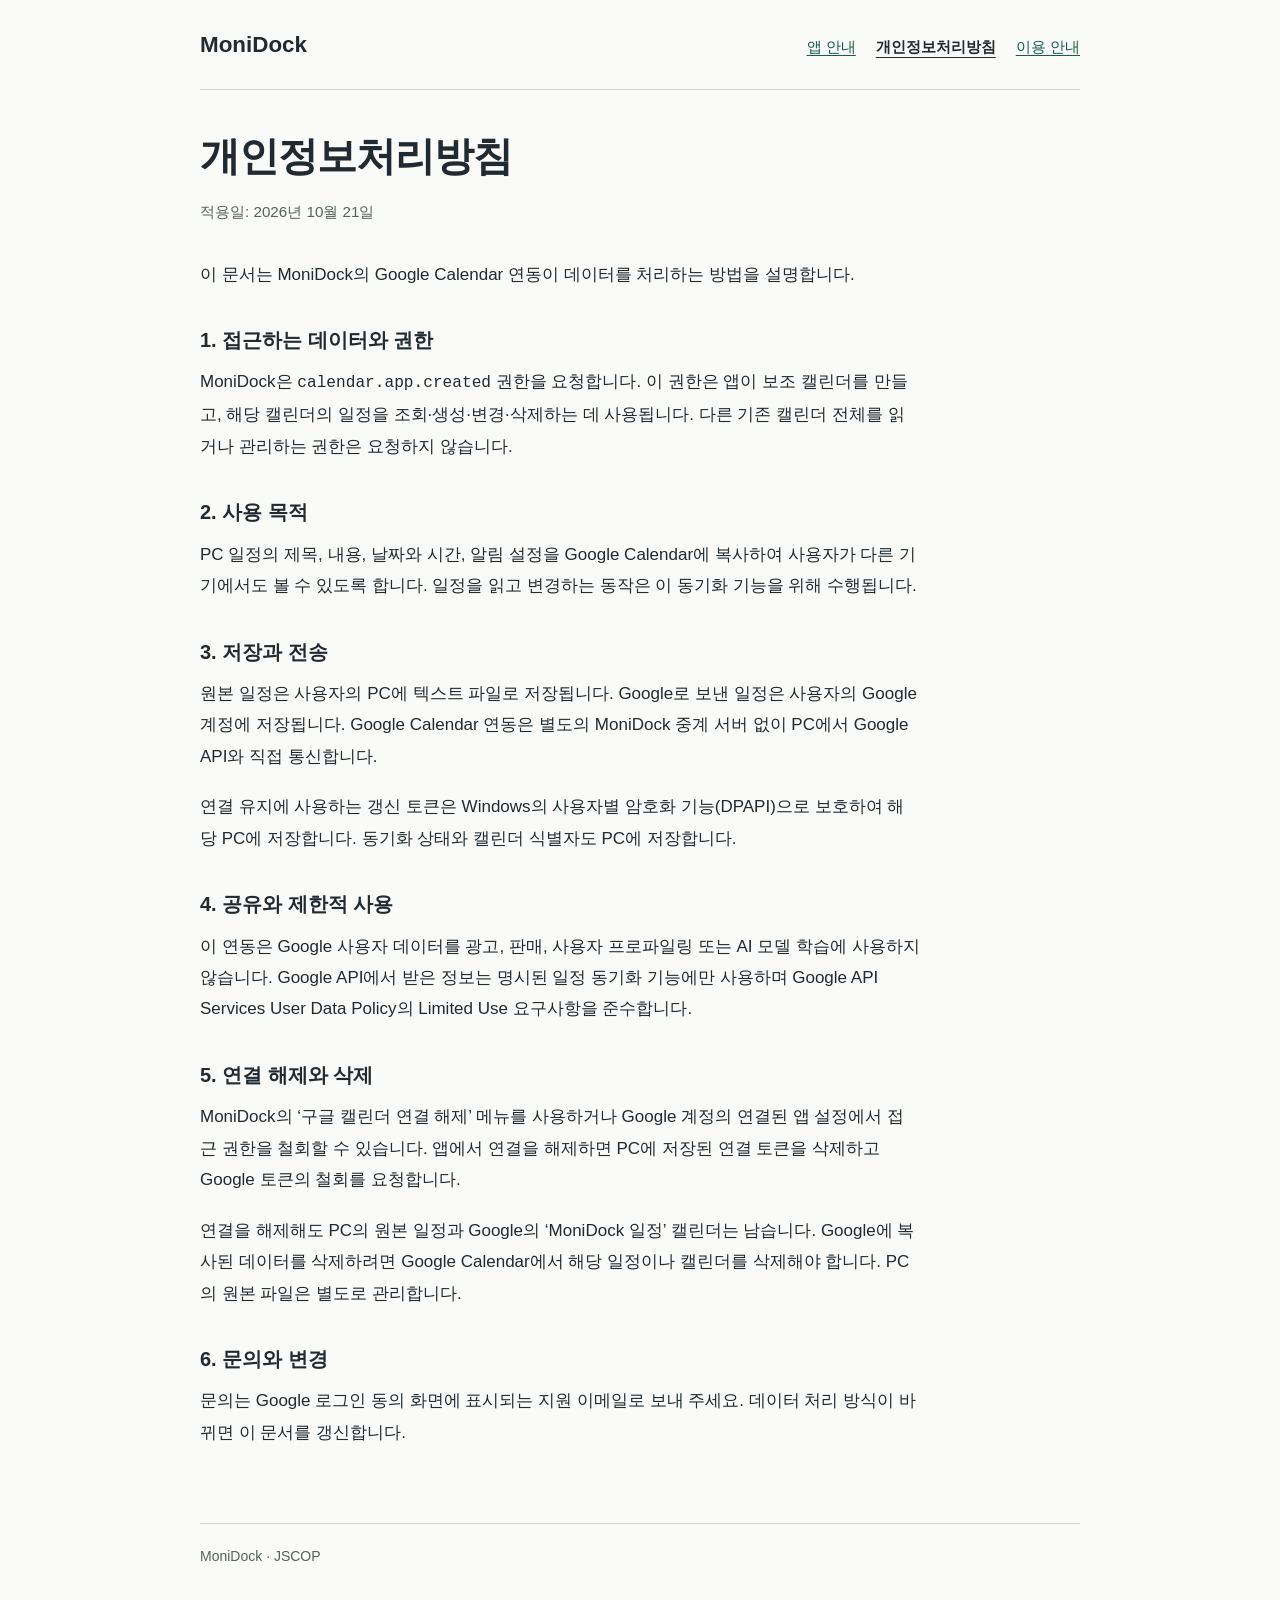
==== privacy.html @ 50fb7d40 "Publish MoniDock app and privacy information" ====
<!doctype html>
<html lang="ko">
<head>
  <meta charset="utf-8">
  <meta name="viewport" content="width=device-width, initial-scale=1">
  <title>개인정보처리방침 — MoniDock</title>
  <link rel="stylesheet" href="style.css">
</head>
<body>
  <header><a class="brand" href="./">MoniDock</a><nav aria-label="문서"><a href="./">앱 안내</a><a href="privacy.html" aria-current="page">개인정보처리방침</a><a href="terms.html">이용 안내</a></nav></header>
  <main>
    <h1>개인정보처리방침</h1>
    <p class="date">적용일: 2026년 10월 21일</p>
    <p>이 문서는 MoniDock의 Google Calendar 연동이 데이터를 처리하는 방법을 설명합니다.</p>
    <h2>1. 접근하는 데이터와 권한</h2>
    <p>MoniDock은 <code>calendar.app.created</code> 권한을 요청합니다. 이 권한은 앱이 보조 캘린더를 만들고, 해당 캘린더의 일정을 조회·생성·변경·삭제하는 데 사용됩니다. 다른 기존 캘린더 전체를 읽거나 관리하는 권한은 요청하지 않습니다.</p>
    <h2>2. 사용 목적</h2>
    <p>PC 일정의 제목, 내용, 날짜와 시간, 알림 설정을 Google Calendar에 복사하여 사용자가 다른 기기에서도 볼 수 있도록 합니다. 일정을 읽고 변경하는 동작은 이 동기화 기능을 위해 수행됩니다.</p>
    <h2>3. 저장과 전송</h2>
    <p>원본 일정은 사용자의 PC에 텍스트 파일로 저장됩니다. Google로 보낸 일정은 사용자의 Google 계정에 저장됩니다. Google Calendar 연동은 별도의 MoniDock 중계 서버 없이 PC에서 Google API와 직접 통신합니다.</p>
    <p>연결 유지에 사용하는 갱신 토큰은 Windows의 사용자별 암호화 기능(DPAPI)으로 보호하여 해당 PC에 저장합니다. 동기화 상태와 캘린더 식별자도 PC에 저장합니다.</p>
    <h2>4. 공유와 제한적 사용</h2>
    <p>이 연동은 Google 사용자 데이터를 광고, 판매, 사용자 프로파일링 또는 AI 모델 학습에 사용하지 않습니다. Google API에서 받은 정보는 명시된 일정 동기화 기능에만 사용하며 Google API Services User Data Policy의 Limited Use 요구사항을 준수합니다.</p>
    <h2>5. 연결 해제와 삭제</h2>
    <p>MoniDock의 ‘구글 캘린더 연결 해제’ 메뉴를 사용하거나 Google 계정의 연결된 앱 설정에서 접근 권한을 철회할 수 있습니다. 앱에서 연결을 해제하면 PC에 저장된 연결 토큰을 삭제하고 Google 토큰의 철회를 요청합니다.</p>
    <p>연결을 해제해도 PC의 원본 일정과 Google의 ‘MoniDock 일정’ 캘린더는 남습니다. Google에 복사된 데이터를 삭제하려면 Google Calendar에서 해당 일정이나 캘린더를 삭제해야 합니다. PC의 원본 파일은 별도로 관리합니다.</p>
    <h2>6. 문의와 변경</h2>
    <p>문의는 Google 로그인 동의 화면에 표시되는 지원 이메일로 보내 주세요. 데이터 처리 방식이 바뀌면 이 문서를 갱신합니다.</p>
  </main>
  <footer>MoniDock · JSCOP</footer>
</body>
</html>
---- style.css ----
:root { color-scheme: light; font-family: "Segoe UI", "Malgun Gothic", sans-serif; color: #202a30; background: #fafbf9; }
* { box-sizing: border-box; }
body { margin: 0 auto; max-width: 58rem; padding: 0 1.5rem; line-height: 1.85; }
header { padding: 1.5rem 0; border-bottom: 1px solid #ccd4d0; display: flex; align-items: baseline; justify-content: space-between; gap: 1rem; flex-wrap: wrap; }
.brand { font-size: 1.4rem; font-weight: 700; text-decoration: none; color: #202a30; }
nav { display: flex; gap: 1.25rem; flex-wrap: wrap; font-size: .95rem; }
nav [aria-current] { color: #202a30; font-weight: 700; text-underline-offset: .3em; }
main { max-width: 45rem; padding: 2.5rem 0 3.5rem; font-size: 1.0625rem; overflow-wrap: anywhere; }
h1 { font-size: clamp(1.75rem, 4vw, 2.5rem); line-height: 1.3; letter-spacing: -.025em; margin: 0 0 1rem; }
h2 { font-size: 1.25rem; line-height: 1.5; margin: 2.2rem 0 .7rem; }
p { margin: 0 0 1.2rem; }
a { color: #165b4e; text-underline-offset: .2em; }
a:hover { text-decoration-thickness: 2px; }
a:focus-visible { outline: 2px solid #165b4e; outline-offset: 4px; }
.lead { font-size: 1.25rem; }
.date { color: #54645d; font-size: .95rem; margin-bottom: 2rem; }
code { font-size: .95em; }
footer { border-top: 1px solid #ccd4d0; padding: 1.25rem 0 2rem; font-size: .875rem; color: #54645d; }
@media (max-width: 480px) { body { padding: 0 1.1rem; } nav { gap: .85rem; } main { padding-top: 2rem; } }
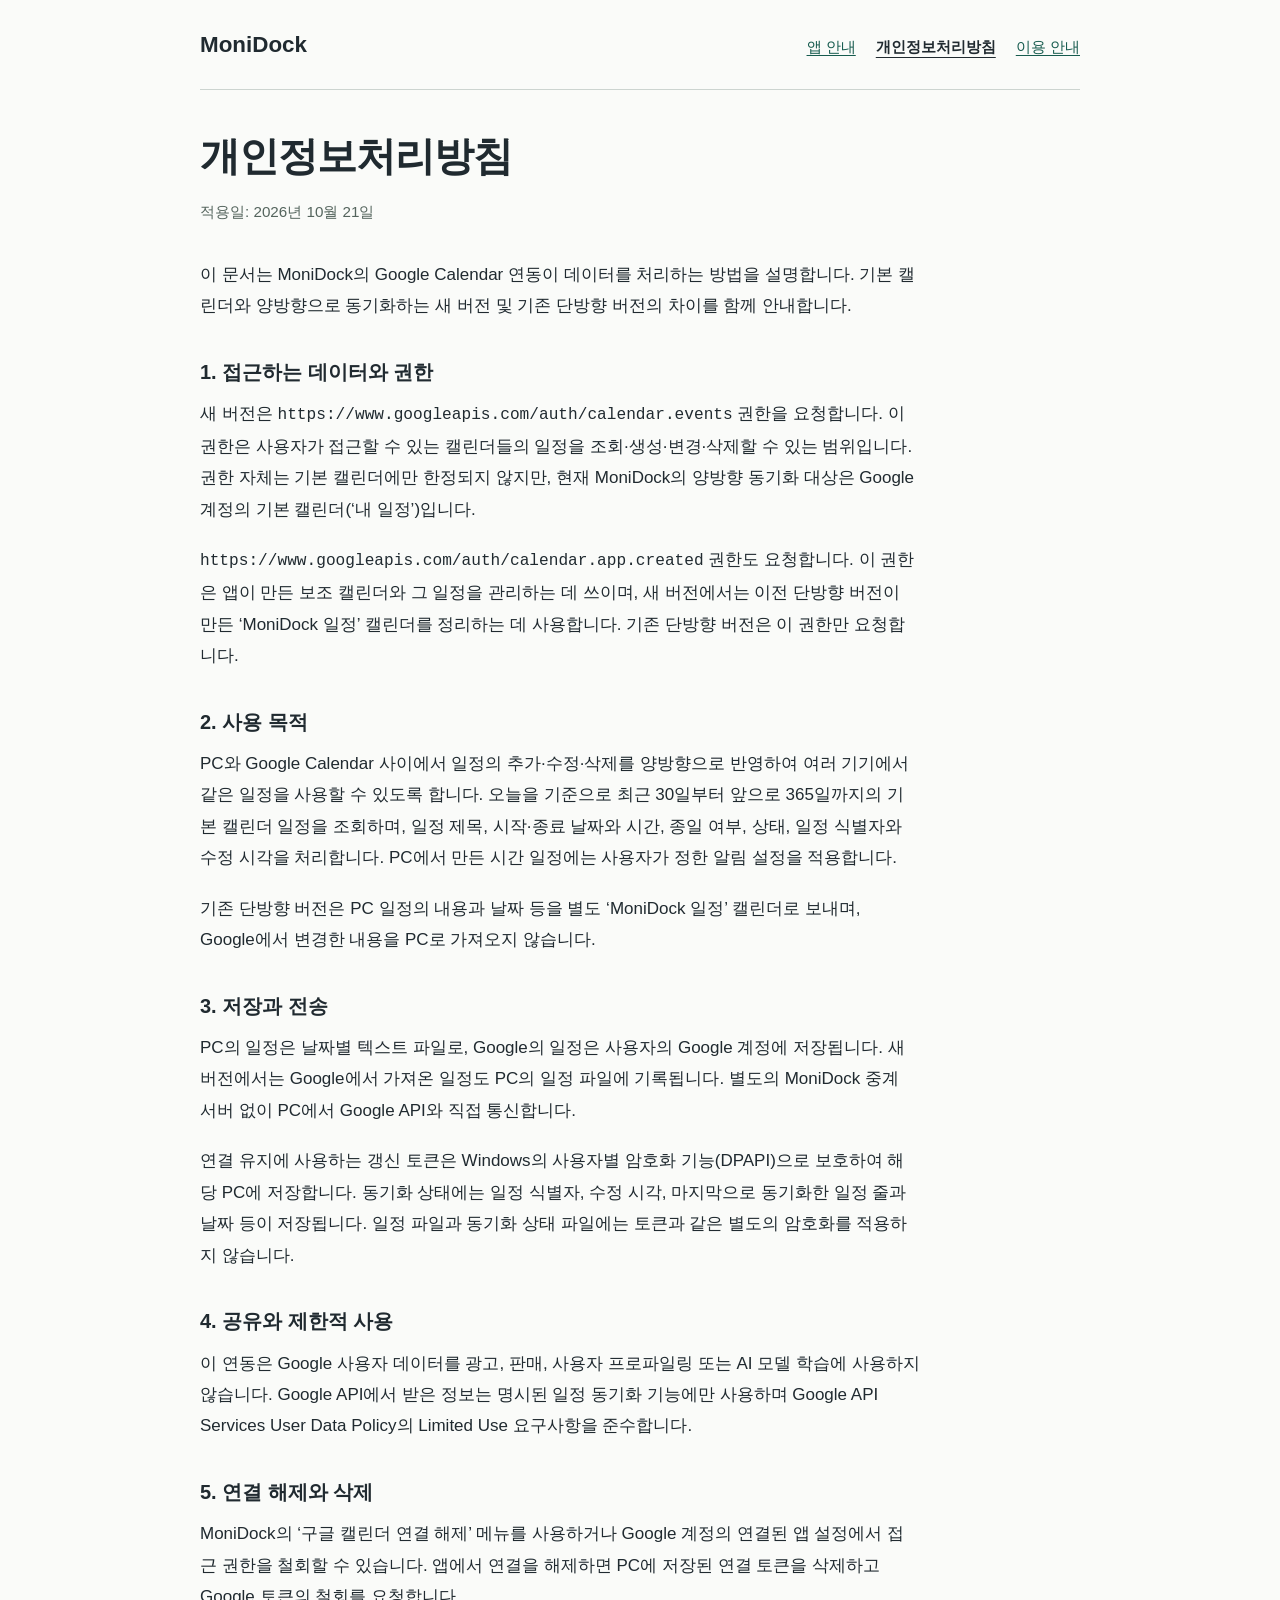
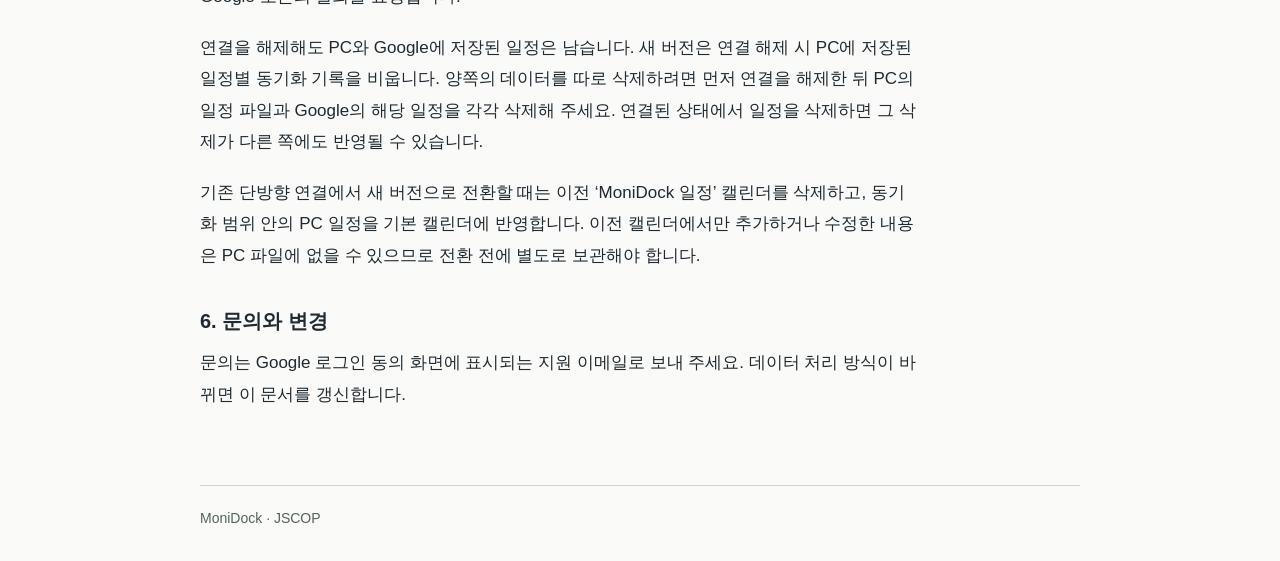
==== commit b7bbfa04: "Document primary calendar two-way synchronization and permissions" ====
--- a/privacy.html
+++ b/privacy.html
@@ -11,19 +11,22 @@
   <main>
     <h1>개인정보처리방침</h1>
     <p class="date">적용일: 2026년 10월 21일</p>
-    <p>이 문서는 MoniDock의 Google Calendar 연동이 데이터를 처리하는 방법을 설명합니다.</p>
+    <p>이 문서는 MoniDock의 Google Calendar 연동이 데이터를 처리하는 방법을 설명합니다. 기본 캘린더와 양방향으로 동기화하는 새 버전 및 기존 단방향 버전의 차이를 함께 안내합니다.</p>
     <h2>1. 접근하는 데이터와 권한</h2>
-    <p>MoniDock은 <code>calendar.app.created</code> 권한을 요청합니다. 이 권한은 앱이 보조 캘린더를 만들고, 해당 캘린더의 일정을 조회·생성·변경·삭제하는 데 사용됩니다. 다른 기존 캘린더 전체를 읽거나 관리하는 권한은 요청하지 않습니다.</p>
+    <p>새 버전은 <code>https://www.googleapis.com/auth/calendar.events</code> 권한을 요청합니다. 이 권한은 사용자가 접근할 수 있는 캘린더들의 일정을 조회·생성·변경·삭제할 수 있는 범위입니다. 권한 자체는 기본 캘린더에만 한정되지 않지만, 현재 MoniDock의 양방향 동기화 대상은 Google 계정의 기본 캘린더(‘내 일정’)입니다.</p>
+    <p><code>https://www.googleapis.com/auth/calendar.app.created</code> 권한도 요청합니다. 이 권한은 앱이 만든 보조 캘린더와 그 일정을 관리하는 데 쓰이며, 새 버전에서는 이전 단방향 버전이 만든 ‘MoniDock 일정’ 캘린더를 정리하는 데 사용합니다. 기존 단방향 버전은 이 권한만 요청합니다.</p>
     <h2>2. 사용 목적</h2>
-    <p>PC 일정의 제목, 내용, 날짜와 시간, 알림 설정을 Google Calendar에 복사하여 사용자가 다른 기기에서도 볼 수 있도록 합니다. 일정을 읽고 변경하는 동작은 이 동기화 기능을 위해 수행됩니다.</p>
+    <p>PC와 Google Calendar 사이에서 일정의 추가·수정·삭제를 양방향으로 반영하여 여러 기기에서 같은 일정을 사용할 수 있도록 합니다. 오늘을 기준으로 최근 30일부터 앞으로 365일까지의 기본 캘린더 일정을 조회하며, 일정 제목, 시작·종료 날짜와 시간, 종일 여부, 상태, 일정 식별자와 수정 시각을 처리합니다. PC에서 만든 시간 일정에는 사용자가 정한 알림 설정을 적용합니다.</p>
+    <p>기존 단방향 버전은 PC 일정의 내용과 날짜 등을 별도 ‘MoniDock 일정’ 캘린더로 보내며, Google에서 변경한 내용을 PC로 가져오지 않습니다.</p>
     <h2>3. 저장과 전송</h2>
-    <p>원본 일정은 사용자의 PC에 텍스트 파일로 저장됩니다. Google로 보낸 일정은 사용자의 Google 계정에 저장됩니다. Google Calendar 연동은 별도의 MoniDock 중계 서버 없이 PC에서 Google API와 직접 통신합니다.</p>
-    <p>연결 유지에 사용하는 갱신 토큰은 Windows의 사용자별 암호화 기능(DPAPI)으로 보호하여 해당 PC에 저장합니다. 동기화 상태와 캘린더 식별자도 PC에 저장합니다.</p>
+    <p>PC의 일정은 날짜별 텍스트 파일로, Google의 일정은 사용자의 Google 계정에 저장됩니다. 새 버전에서는 Google에서 가져온 일정도 PC의 일정 파일에 기록됩니다. 별도의 MoniDock 중계 서버 없이 PC에서 Google API와 직접 통신합니다.</p>
+    <p>연결 유지에 사용하는 갱신 토큰은 Windows의 사용자별 암호화 기능(DPAPI)으로 보호하여 해당 PC에 저장합니다. 동기화 상태에는 일정 식별자, 수정 시각, 마지막으로 동기화한 일정 줄과 날짜 등이 저장됩니다. 일정 파일과 동기화 상태 파일에는 토큰과 같은 별도의 암호화를 적용하지 않습니다.</p>
     <h2>4. 공유와 제한적 사용</h2>
     <p>이 연동은 Google 사용자 데이터를 광고, 판매, 사용자 프로파일링 또는 AI 모델 학습에 사용하지 않습니다. Google API에서 받은 정보는 명시된 일정 동기화 기능에만 사용하며 Google API Services User Data Policy의 Limited Use 요구사항을 준수합니다.</p>
     <h2>5. 연결 해제와 삭제</h2>
     <p>MoniDock의 ‘구글 캘린더 연결 해제’ 메뉴를 사용하거나 Google 계정의 연결된 앱 설정에서 접근 권한을 철회할 수 있습니다. 앱에서 연결을 해제하면 PC에 저장된 연결 토큰을 삭제하고 Google 토큰의 철회를 요청합니다.</p>
-    <p>연결을 해제해도 PC의 원본 일정과 Google의 ‘MoniDock 일정’ 캘린더는 남습니다. Google에 복사된 데이터를 삭제하려면 Google Calendar에서 해당 일정이나 캘린더를 삭제해야 합니다. PC의 원본 파일은 별도로 관리합니다.</p>
+    <p>연결을 해제해도 PC와 Google에 저장된 일정은 남습니다. 새 버전은 연결 해제 시 PC에 저장된 일정별 동기화 기록을 비웁니다. 양쪽의 데이터를 따로 삭제하려면 먼저 연결을 해제한 뒤 PC의 일정 파일과 Google의 해당 일정을 각각 삭제해 주세요. 연결된 상태에서 일정을 삭제하면 그 삭제가 다른 쪽에도 반영될 수 있습니다.</p>
+    <p>기존 단방향 연결에서 새 버전으로 전환할 때는 이전 ‘MoniDock 일정’ 캘린더를 삭제하고, 동기화 범위 안의 PC 일정을 기본 캘린더에 반영합니다. 이전 캘린더에서만 추가하거나 수정한 내용은 PC 파일에 없을 수 있으므로 전환 전에 별도로 보관해야 합니다.</p>
     <h2>6. 문의와 변경</h2>
     <p>문의는 Google 로그인 동의 화면에 표시되는 지원 이메일로 보내 주세요. 데이터 처리 방식이 바뀌면 이 문서를 갱신합니다.</p>
   </main>
